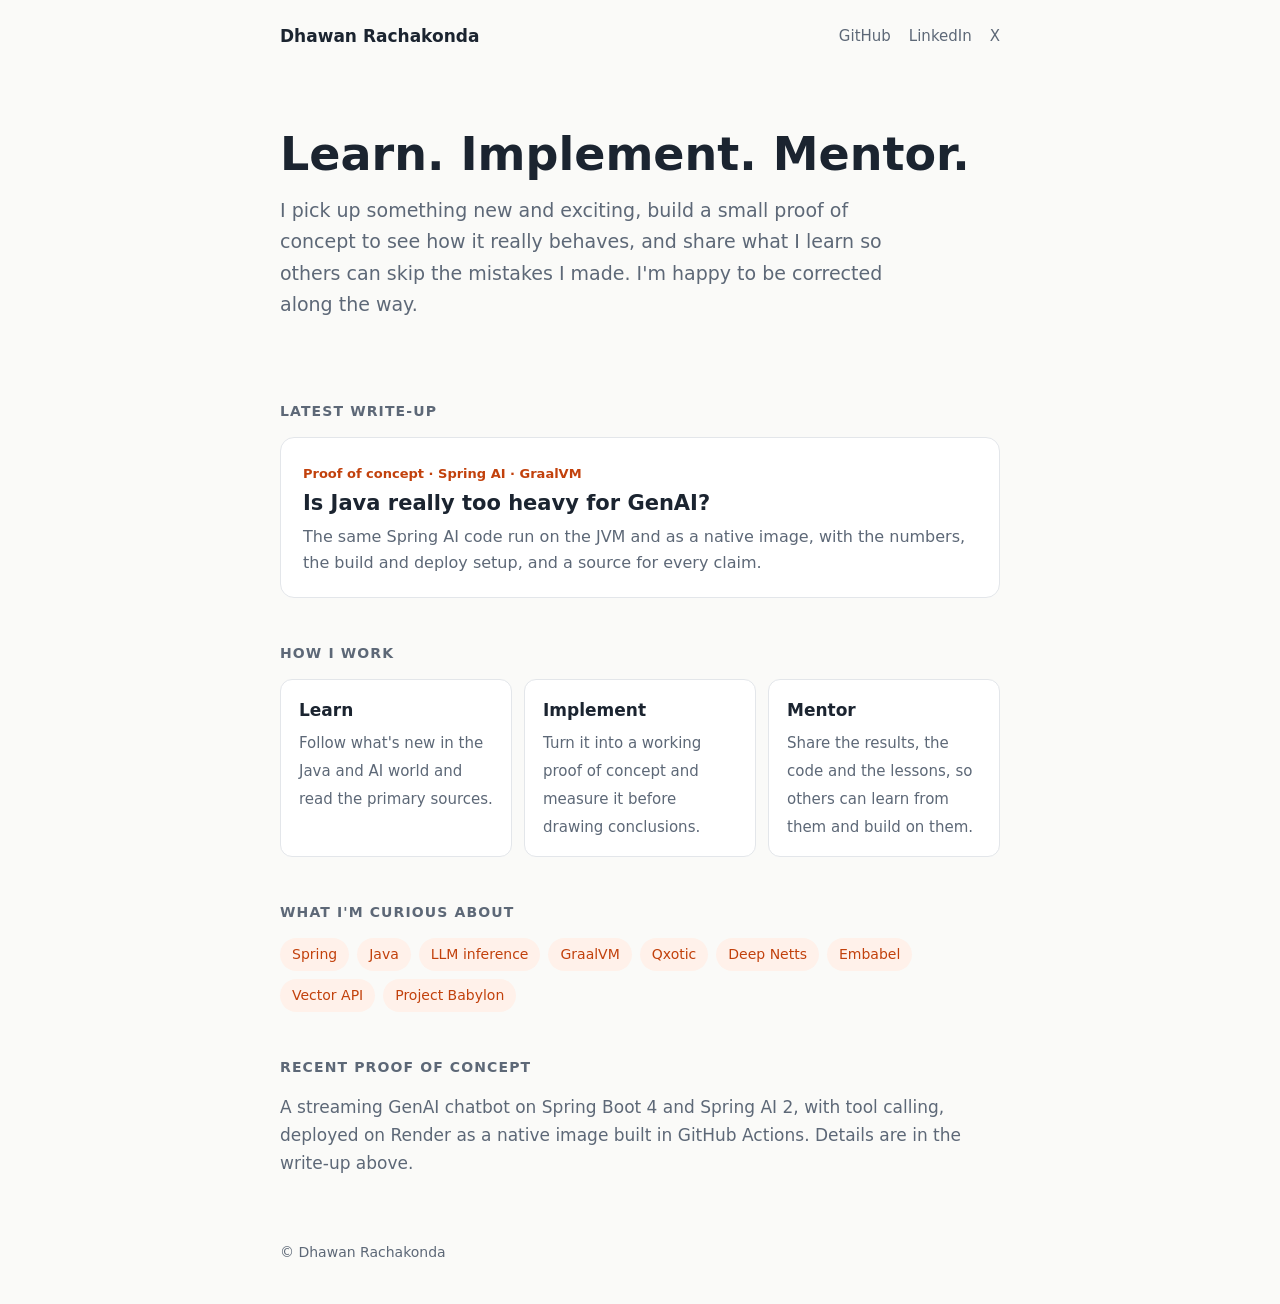
==== index.html @ dc758caf "Reframe home page around learn, implement, mentor Co-Authored-By: Claude Sonnet 5.5 <noreply@anthrop" ====
<!doctype html>
<html lang="en">
<head>
  <meta charset="utf-8">
  <meta name="viewport" content="width=device-width, initial-scale=1">
  <title>Dhawan Rachakonda: Learn, Implement, Mentor</title>
  <meta name="description" content="Learning new things in Java and AI, building proofs of concept, and sharing what I learn.">
  <link rel="stylesheet" href="style.css">
</head>
<body>
  <div class="wrap">
    <nav>
      <a class="brand" href="./">Dhawan Rachakonda</a>
      <div class="links">
        <a href="https://github.com/DhawanRachakonda">GitHub</a>
        <a href="https://www.linkedin.com/in/dhawan-rachakonda-b515a81b3">LinkedIn</a>
        <a href="https://x.com/the1rachakonda">X</a>
      </div>
    </nav>

    <header class="hero">
      <h1>Learn. Implement. Mentor.</h1>
      <p>I pick up something new and exciting, build a small proof of concept to see how it really behaves, and share what I learn so others can skip the mistakes I made. I'm happy to be corrected along the way.</p>
    </header>

    <h2>Latest write-up</h2>
    <a class="card" href="post.html?p=java-genai-proof">
      <span class="tag">Proof of concept · Spring AI · GraalVM</span>
      <h3>Is Java really too heavy for GenAI?</h3>
      <p>The same Spring AI code run on the JVM and as a native image, with the numbers, the build and deploy setup, and a source for every claim.</p>
    </a>

    <h2>How I work</h2>
    <div class="grid">
      <div><strong>Learn</strong><span>Follow what's new in the Java and AI world and read the primary sources.</span></div>
      <div><strong>Implement</strong><span>Turn it into a working proof of concept and measure it before drawing conclusions.</span></div>
      <div><strong>Mentor</strong><span>Share the results, the code and the lessons, so others can learn from them and build on them.</span></div>
    </div>

    <h2>What I'm curious about</h2>
    <div class="chips">
      <span>Spring</span><span>Java</span><span>LLM inference</span><span>GraalVM</span>
      <span><a href="https://qxotic.ai/" style="color:inherit;text-decoration:none">Qxotic</a></span>
      <span><a href="https://www.deepnetts.com/" style="color:inherit;text-decoration:none">Deep Netts</a></span>
      <span>Embabel</span><span>Vector API</span><span>Project Babylon</span>
    </div>

    <h2>Recent proof of concept</h2>
    <p style="margin:0;color:var(--muted)">A streaming GenAI chatbot on Spring Boot 4 and Spring AI 2, with tool calling, deployed on Render as a native image built in GitHub Actions. Details are in the write-up above.</p>

    <footer>© Dhawan Rachakonda</footer>
  </div>
</body>
</html>
---- style.css ----
:root {
  --bg: #fafaf8;
  --surface: #ffffff;
  --text: #1b2430;
  --muted: #5d6877;
  --border: #e3e6ea;
  --accent: #c2410c;
  --accent-soft: #fff1ea;
}
@media (prefers-color-scheme: dark) {
  :root {
    --bg: #111418;
    --surface: #1a1f26;
    --text: #e8ecf1;
    --muted: #98a3b2;
    --border: #2a313b;
    --accent: #fb923c;
    --accent-soft: #2a1d14;
  }
}
* { box-sizing: border-box; }
body {
  margin: 0;
  background: var(--bg);
  color: var(--text);
  font: 17px/1.65 system-ui, -apple-system, 'Segoe UI', Roboto, sans-serif;
}
a { color: var(--accent); }
.wrap { max-width: 760px; margin: 0 auto; padding: 0 20px; }
nav { display: flex; justify-content: space-between; align-items: center; padding: 22px 0; }
nav .brand { font-weight: 700; text-decoration: none; color: var(--text); }
nav .links { display: flex; gap: 18px; }
nav .links a { color: var(--muted); text-decoration: none; font-size: 15px; }
nav .links a:hover { color: var(--accent); }

.hero { padding: 56px 0 36px; }
.hero h1 { font-size: clamp(32px, 6vw, 46px); line-height: 1.15; margin: 0 0 14px; }
.hero p { font-size: 19px; color: var(--muted); margin: 0; max-width: 620px; }

h2 { font-size: 14px; letter-spacing: 0.08em; text-transform: uppercase; color: var(--muted); margin: 44px 0 14px; }

.card {
  display: block;
  padding: 20px 22px;
  background: var(--surface);
  border: 1px solid var(--border);
  border-radius: 14px;
  text-decoration: none;
  color: var(--text);
}
.card:hover { border-color: var(--accent); }
.card .tag { font-size: 13px; color: var(--accent); font-weight: 600; }
.card h3 { margin: 4px 0 6px; font-size: 21px; line-height: 1.3; }
.card p { margin: 0; color: var(--muted); font-size: 16px; }

.grid { display: grid; grid-template-columns: repeat(auto-fit, minmax(220px, 1fr)); gap: 12px; }
.grid > div { padding: 16px 18px; background: var(--surface); border: 1px solid var(--border); border-radius: 12px; }
.grid strong { display: block; margin-bottom: 4px; }
.grid span { color: var(--muted); font-size: 15px; }

.chips { display: flex; flex-wrap: wrap; gap: 8px; }
.chips span { padding: 5px 12px; background: var(--accent-soft); color: var(--accent); border-radius: 999px; font-size: 14px; font-weight: 500; }

footer { margin: 64px 0 40px; color: var(--muted); font-size: 14px; }

/* Article */
article { padding: 12px 0 0; }
article h1 { font-size: clamp(28px, 5vw, 38px); line-height: 1.2; margin: 8px 0 16px; }
article h2 { font-size: 24px; letter-spacing: 0; text-transform: none; color: var(--text); margin: 40px 0 12px; }
article table { border-collapse: collapse; width: 100%; font-size: 15px; display: block; overflow-x: auto; }
article th, article td { padding: 8px 12px; border: 1px solid var(--border); text-align: left; }
article th { background: var(--surface); }
article code { background: var(--surface); border: 1px solid var(--border); padding: 1px 5px; border-radius: 4px; font-size: 0.9em; }
article img { max-width: 100%; border-radius: 10px; border: 1px solid var(--border); }
article li { margin: 4px 0; }
article a { overflow-wrap: anywhere; }
.back { display: inline-block; margin-top: 8px; color: var(--muted); text-decoration: none; font-size: 15px; }
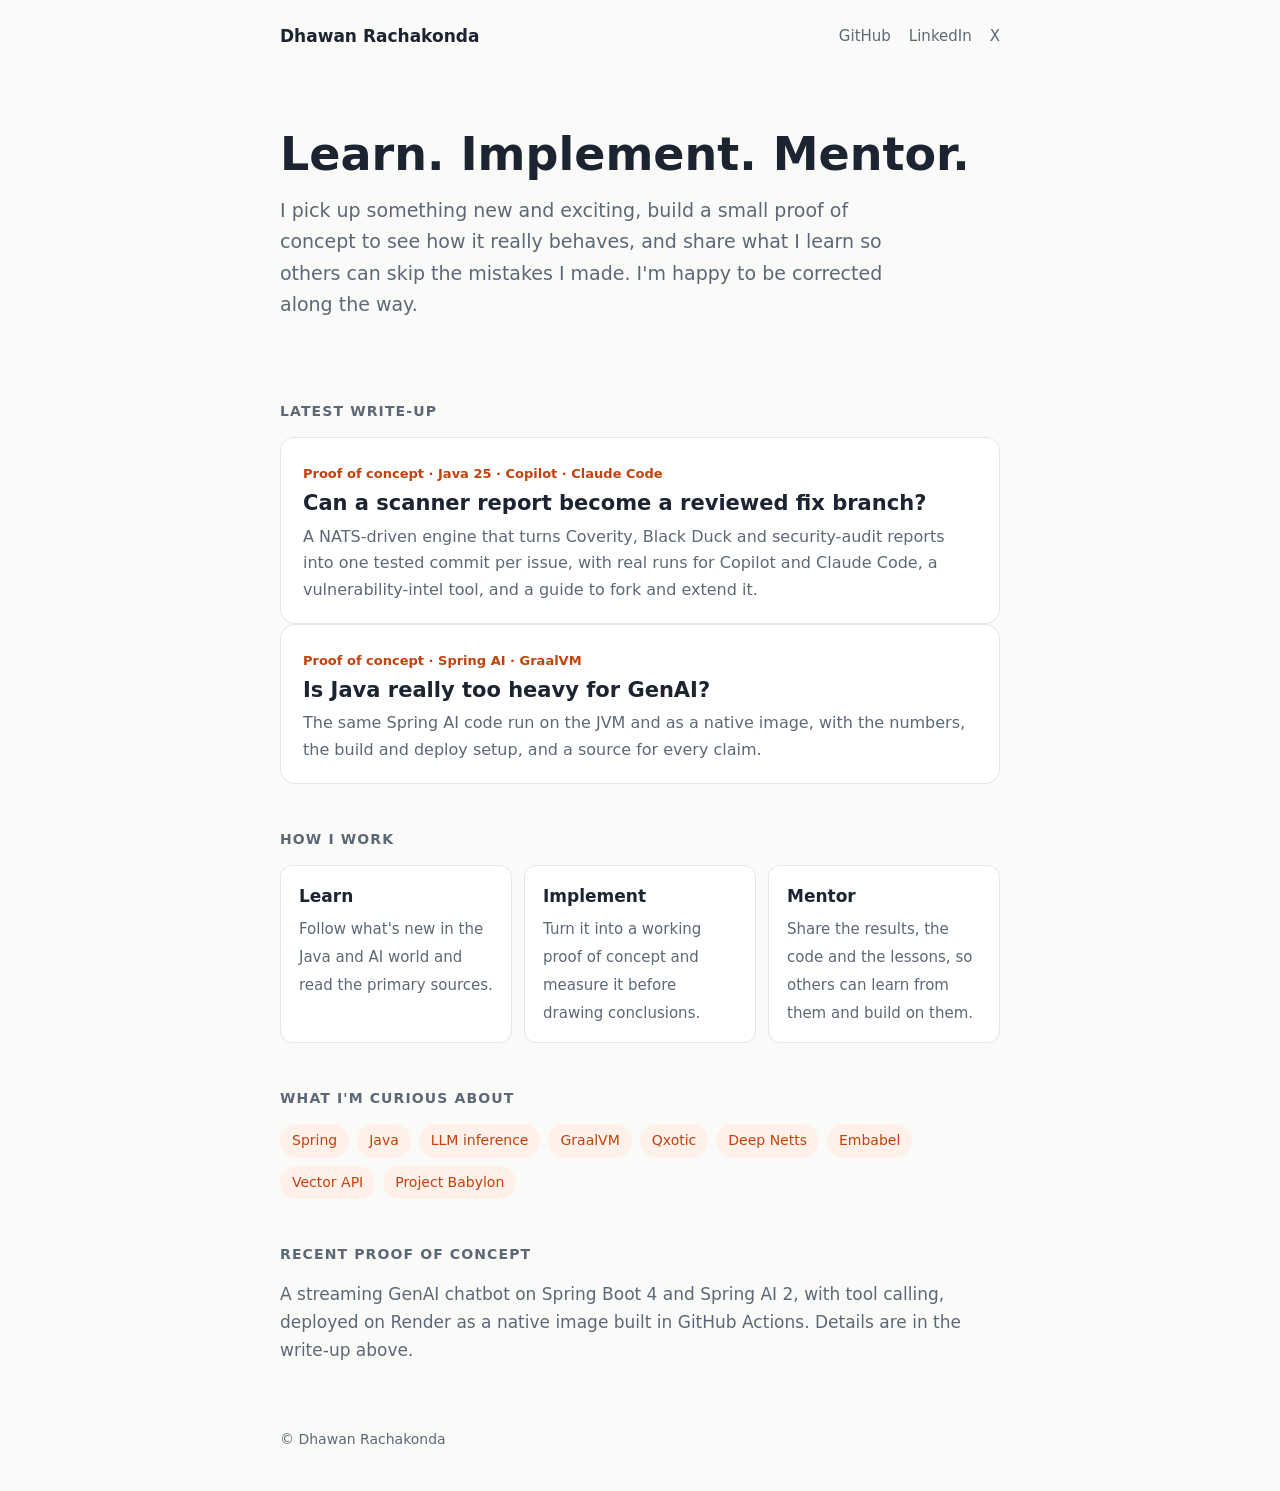
==== commit 419ab77f: "Add post: scanner reports to reviewed fix branches (Worktree Vuln Fixer) Write-up with evidence logs" ====
--- a/index.html
+++ b/index.html
@@ -24,6 +24,12 @@
     </header>
 
     <h2>Latest write-up</h2>
+    <a class="card" href="post.html?p=scanner-report-to-fix-branch">
+      <span class="tag">Proof of concept · Java 25 · Copilot · Claude Code</span>
+      <h3>Can a scanner report become a reviewed fix branch?</h3>
+      <p>A NATS-driven engine that turns Coverity, Black Duck and security-audit reports into one tested commit per issue, with real runs for Copilot and Claude Code, a vulnerability-intel tool, and a guide to fork and extend it.</p>
+    </a>
+
     <a class="card" href="post.html?p=java-genai-proof">
       <span class="tag">Proof of concept · Spring AI · GraalVM</span>
       <h3>Is Java really too heavy for GenAI?</h3>
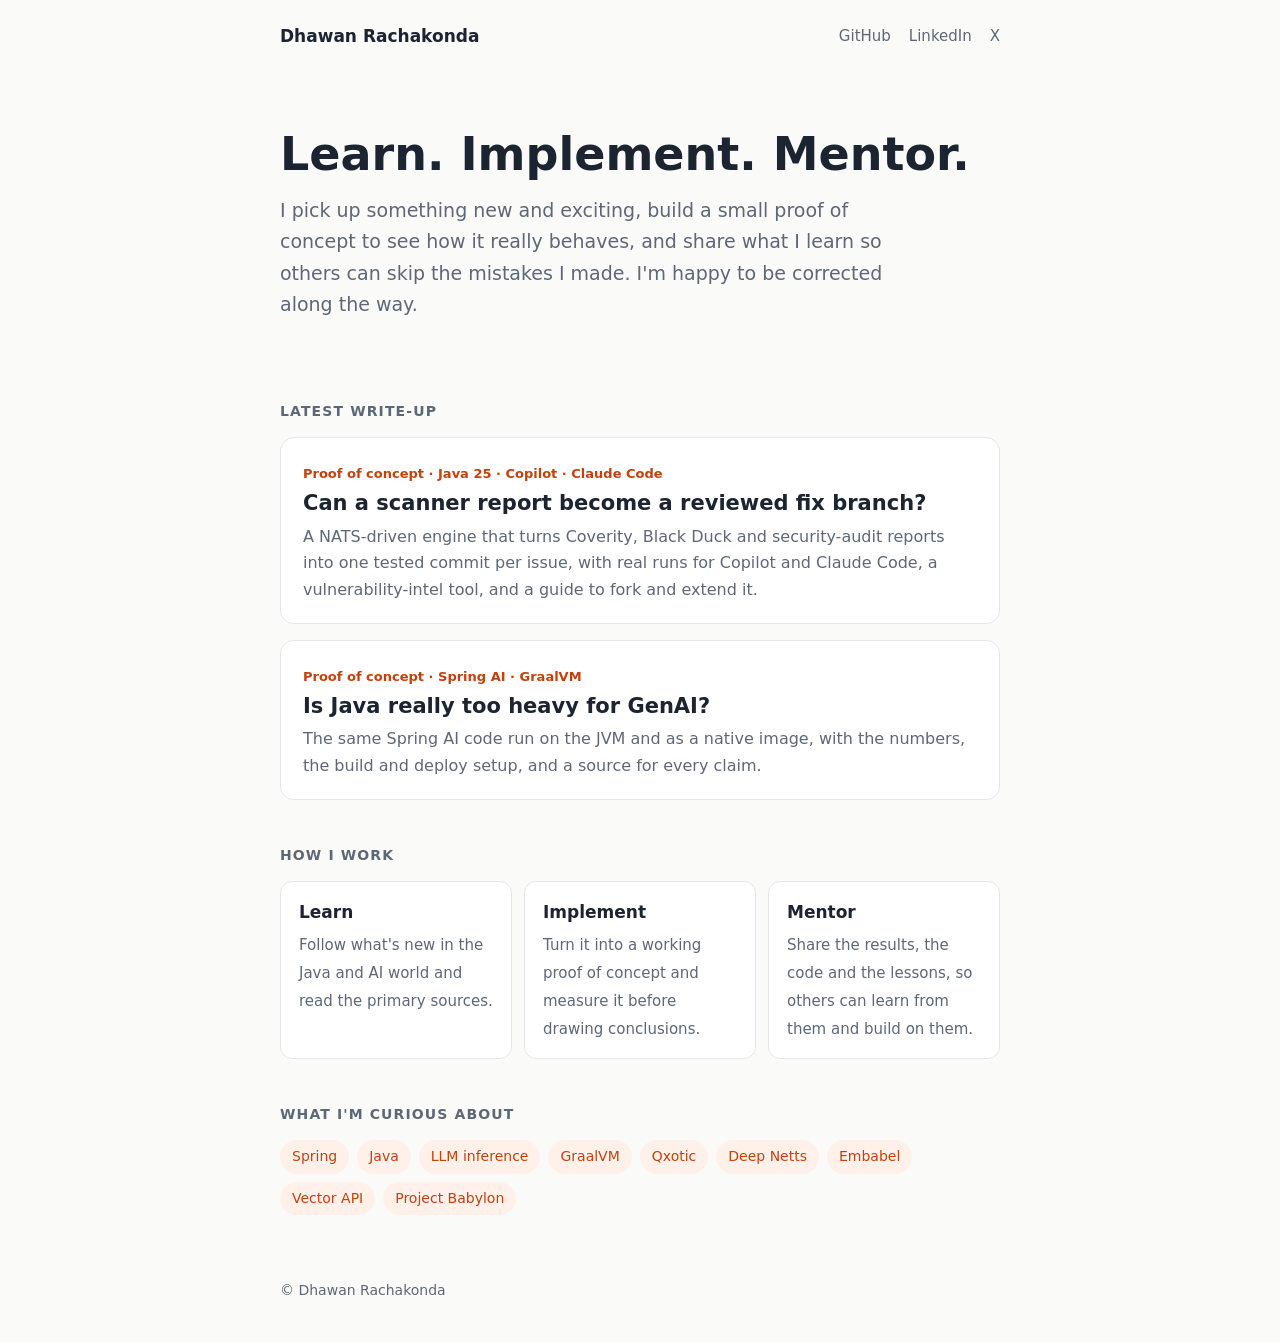
==== commit e8d79f7e: "Remove the Recent proof of concept section from the home page Co-Authored-By: Claude Sonnet 5.5 <nor" ====
--- a/index.html
+++ b/index.html
@@ -51,9 +51,6 @@
       <span>Embabel</span><span>Vector API</span><span>Project Babylon</span>
     </div>
 
-    <h2>Recent proof of concept</h2>
-    <p style="margin:0;color:var(--muted)">A streaming GenAI chatbot on Spring Boot 4 and Spring AI 2, with tool calling, deployed on Render as a native image built in GitHub Actions. Details are in the write-up above.</p>
-
     <footer>© Dhawan Rachakonda</footer>
   </div>
 </body>
--- a/style.css
+++ b/style.css
@@ -48,6 +48,7 @@
   text-decoration: none;
   color: var(--text);
 }
+.card + .card { margin-top: 16px; }
 .card:hover { border-color: var(--accent); }
 .card .tag { font-size: 13px; color: var(--accent); font-weight: 600; }
 .card h3 { margin: 4px 0 6px; font-size: 21px; line-height: 1.3; }
@@ -71,7 +72,9 @@
 article th, article td { padding: 8px 12px; border: 1px solid var(--border); text-align: left; }
 article th { background: var(--surface); }
 article code { background: var(--surface); border: 1px solid var(--border); padding: 1px 5px; border-radius: 4px; font-size: 0.9em; }
-article img { max-width: 100%; border-radius: 10px; border: 1px solid var(--border); }
+article img, article video { max-width: 100%; border-radius: 10px; border: 1px solid var(--border); }
+article pre { max-width: 100%; overflow-x: auto; margin: 16px 0; padding: 14px 16px; background: var(--surface); border: 1px solid var(--border); border-radius: 10px; font-size: 14px; line-height: 1.45; }
+article pre code { background: none; border: 0; padding: 0; font-size: inherit; }
 article li { margin: 4px 0; }
 article a { overflow-wrap: anywhere; }
 .back { display: inline-block; margin-top: 8px; color: var(--muted); text-decoration: none; font-size: 15px; }
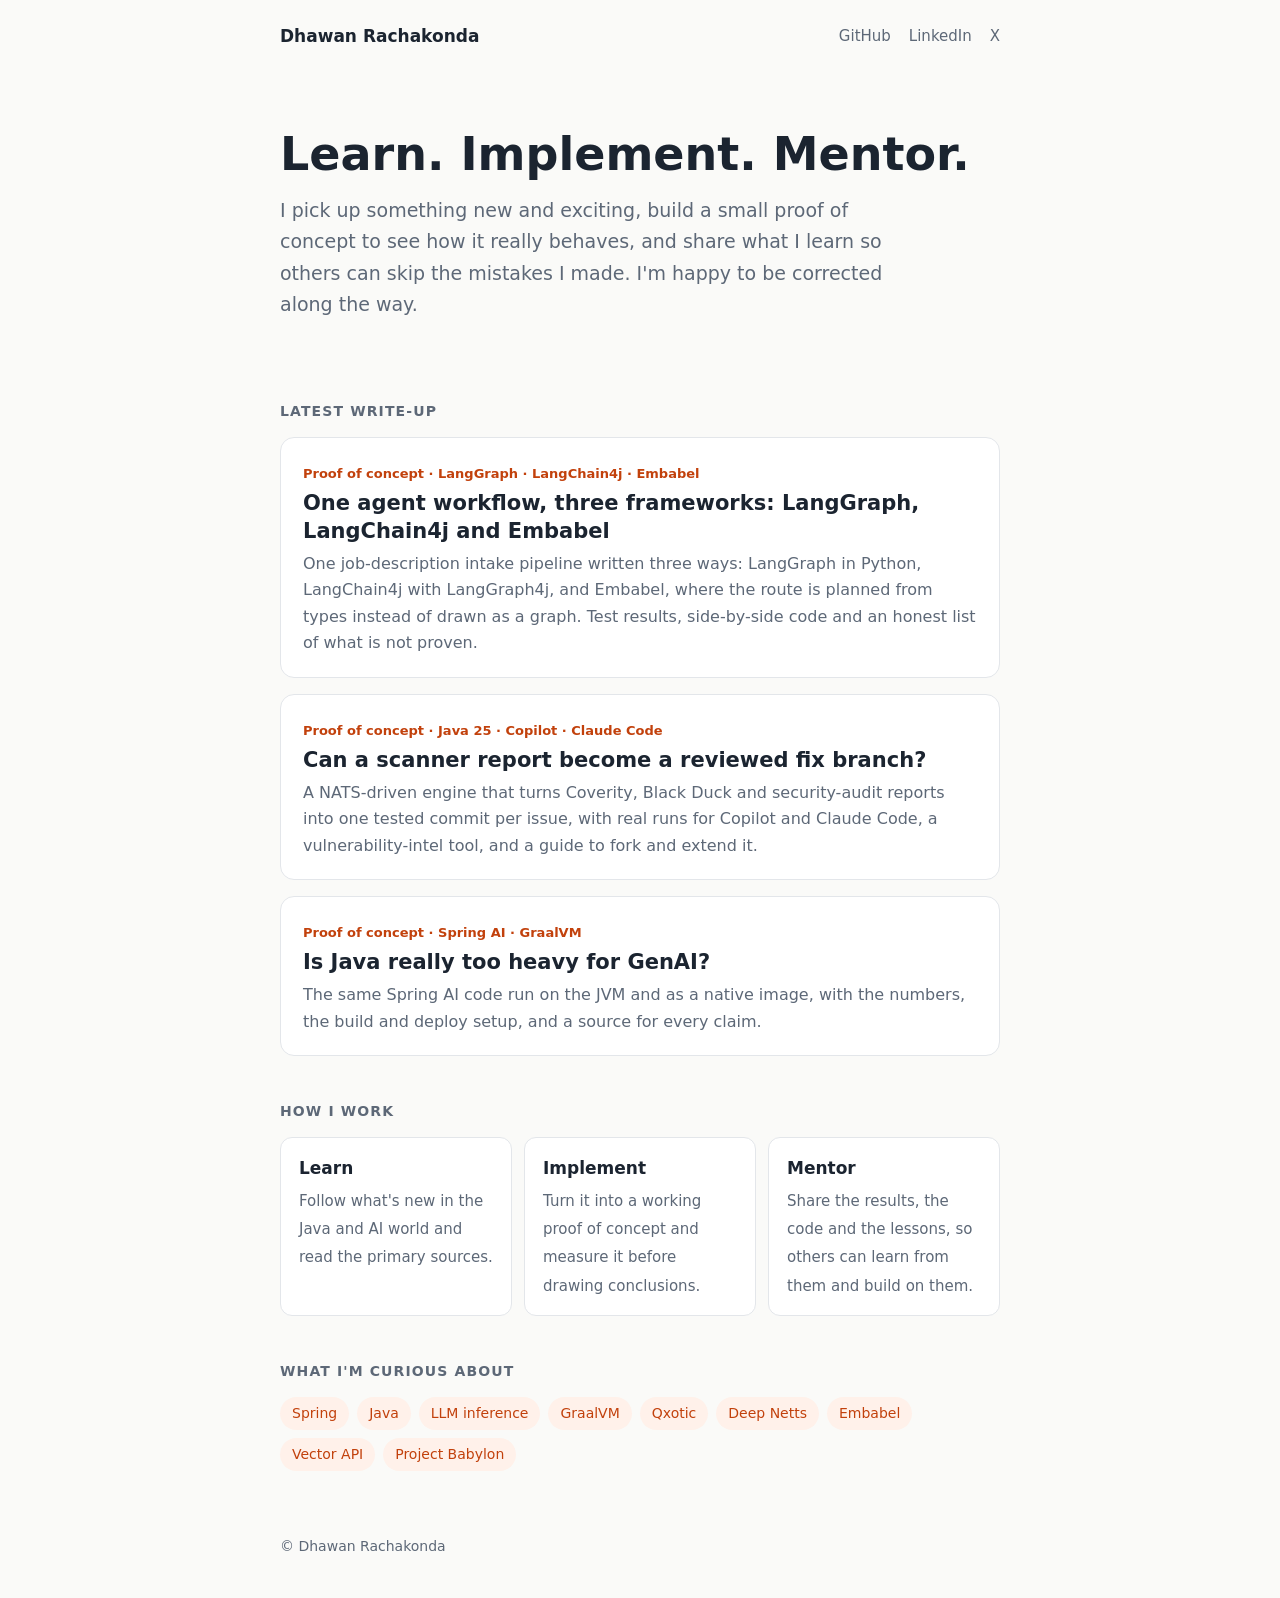
==== commit a741adb2: "Post: one agent workflow in LangGraph, LangChain4j and Embabel Job-description intake pipeline porte" ====
--- a/index.html
+++ b/index.html
@@ -5,7 +5,13 @@
   <meta name="viewport" content="width=device-width, initial-scale=1">
   <title>Dhawan Rachakonda: Learn, Implement, Mentor</title>
   <meta name="description" content="Learning new things in Java and AI, building proofs of concept, and sharing what I learn.">
-  <link rel="stylesheet" href="style.css">
+  <meta property="og:type" content="website">
+  <meta property="og:site_name" content="Dhawan Rachakonda">
+  <meta property="og:title" content="Dhawan Rachakonda: Learn, Implement, Mentor">
+  <meta property="og:description" content="Learning new things in Java and AI, building proofs of concept, and sharing what I learn.">
+  <meta property="og:url" content="https://dhawanrachakonda.github.io/">
+  <meta name="twitter:card" content="summary">
+  <link rel="stylesheet" href="style.css?v=3">
 </head>
 <body>
   <div class="wrap">
@@ -24,6 +30,12 @@
     </header>
 
     <h2>Latest write-up</h2>
+    <a class="card" href="post.html?p=job-intake-agent-three-frameworks">
+      <span class="tag">Proof of concept · LangGraph · LangChain4j · Embabel</span>
+      <h3>One agent workflow, three frameworks: LangGraph, LangChain4j and Embabel</h3>
+      <p>One job-description intake pipeline written three ways: LangGraph in Python, LangChain4j with LangGraph4j, and Embabel, where the route is planned from types instead of drawn as a graph. Test results, side-by-side code and an honest list of what is not proven.</p>
+    </a>
+
     <a class="card" href="post.html?p=scanner-report-to-fix-branch">
       <span class="tag">Proof of concept · Java 25 · Copilot · Claude Code</span>
       <h3>Can a scanner report become a reviewed fix branch?</h3>
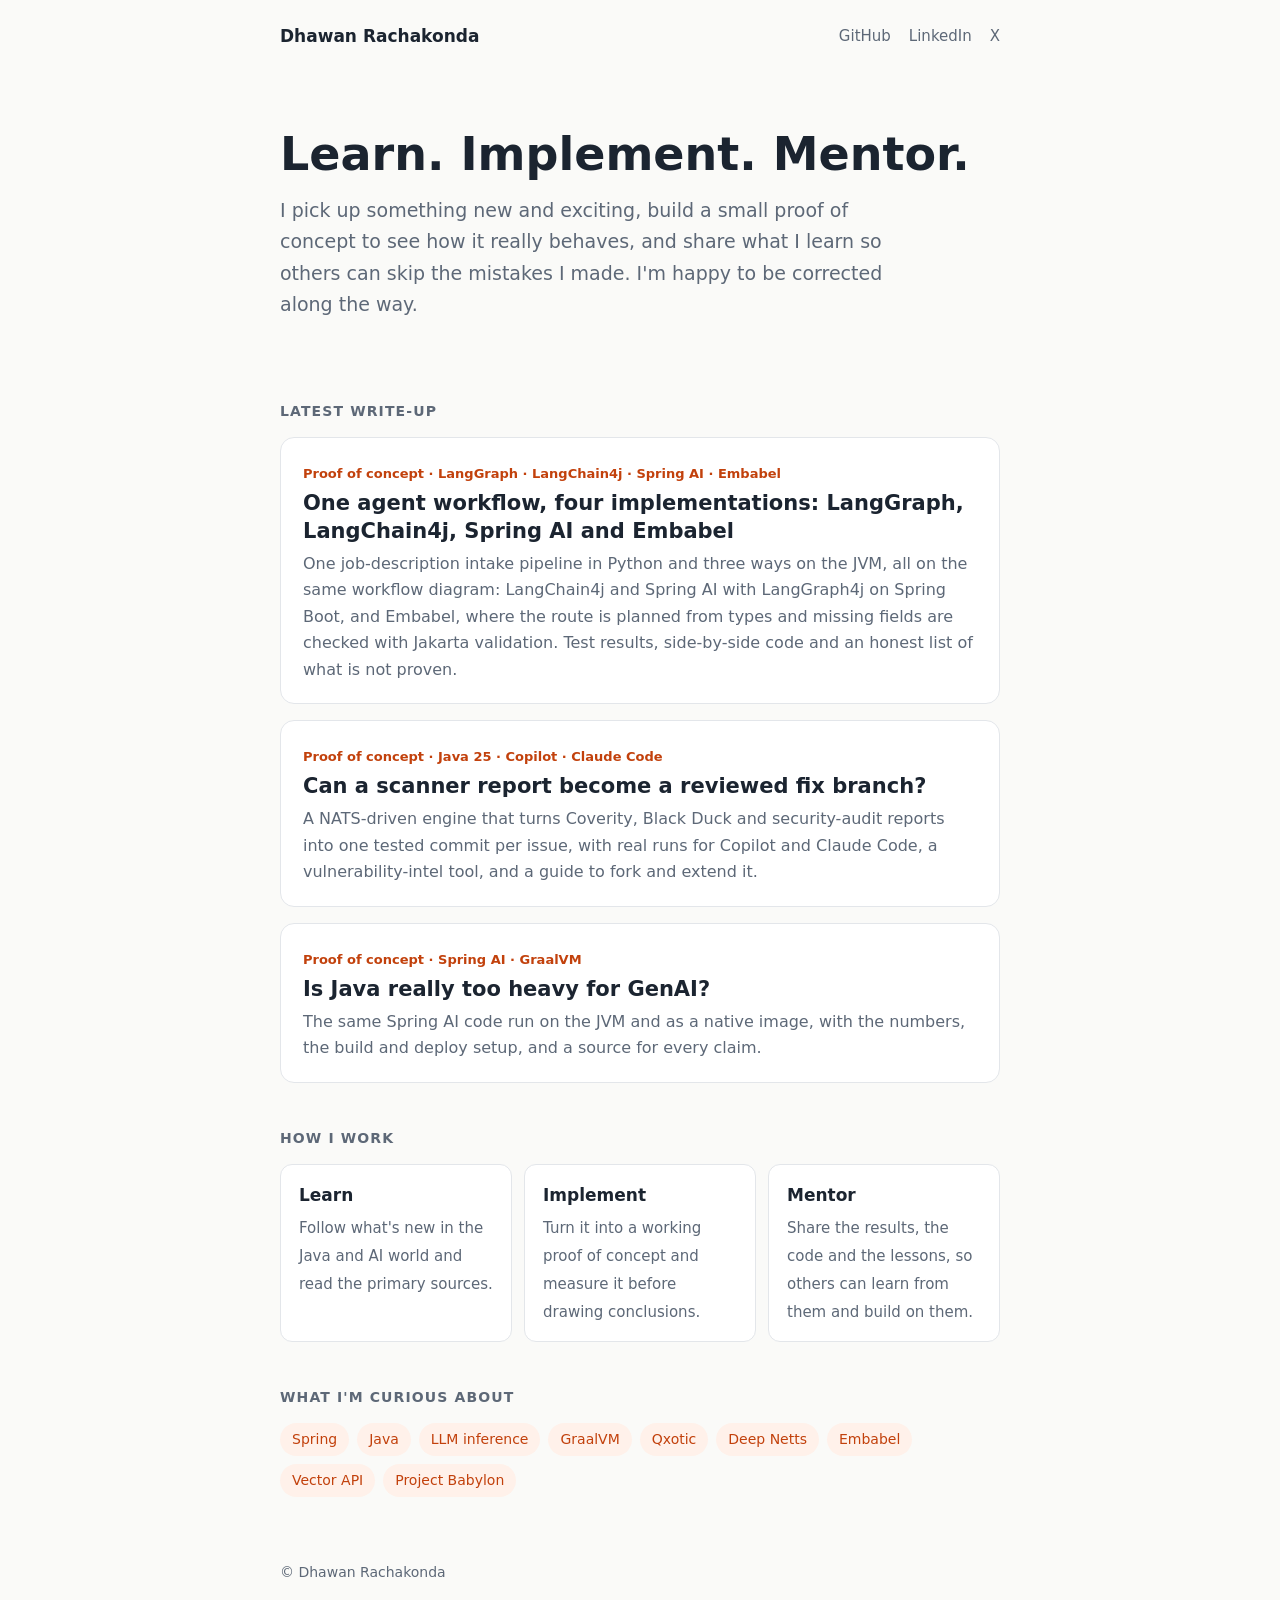
==== commit 0d0cae73: "Post: four implementations (LangGraph, LangChain4j, Spring AI, Embabel) Add the Spring Boot hosting," ====
--- a/index.html
+++ b/index.html
@@ -31,9 +31,9 @@
 
     <h2>Latest write-up</h2>
     <a class="card" href="post.html?p=job-intake-agent-three-frameworks">
-      <span class="tag">Proof of concept · LangGraph · LangChain4j · Embabel</span>
-      <h3>One agent workflow, three frameworks: LangGraph, LangChain4j and Embabel</h3>
-      <p>One job-description intake pipeline written three ways: LangGraph in Python, LangChain4j with LangGraph4j, and Embabel, where the route is planned from types instead of drawn as a graph. Test results, side-by-side code and an honest list of what is not proven.</p>
+      <span class="tag">Proof of concept · LangGraph · LangChain4j · Spring AI · Embabel</span>
+      <h3>One agent workflow, four implementations: LangGraph, LangChain4j, Spring AI and Embabel</h3>
+      <p>One job-description intake pipeline in Python and three ways on the JVM, all on the same workflow diagram: LangChain4j and Spring AI with LangGraph4j on Spring Boot, and Embabel, where the route is planned from types and missing fields are checked with Jakarta validation. Test results, side-by-side code and an honest list of what is not proven.</p>
     </a>
 
     <a class="card" href="post.html?p=scanner-report-to-fix-branch">
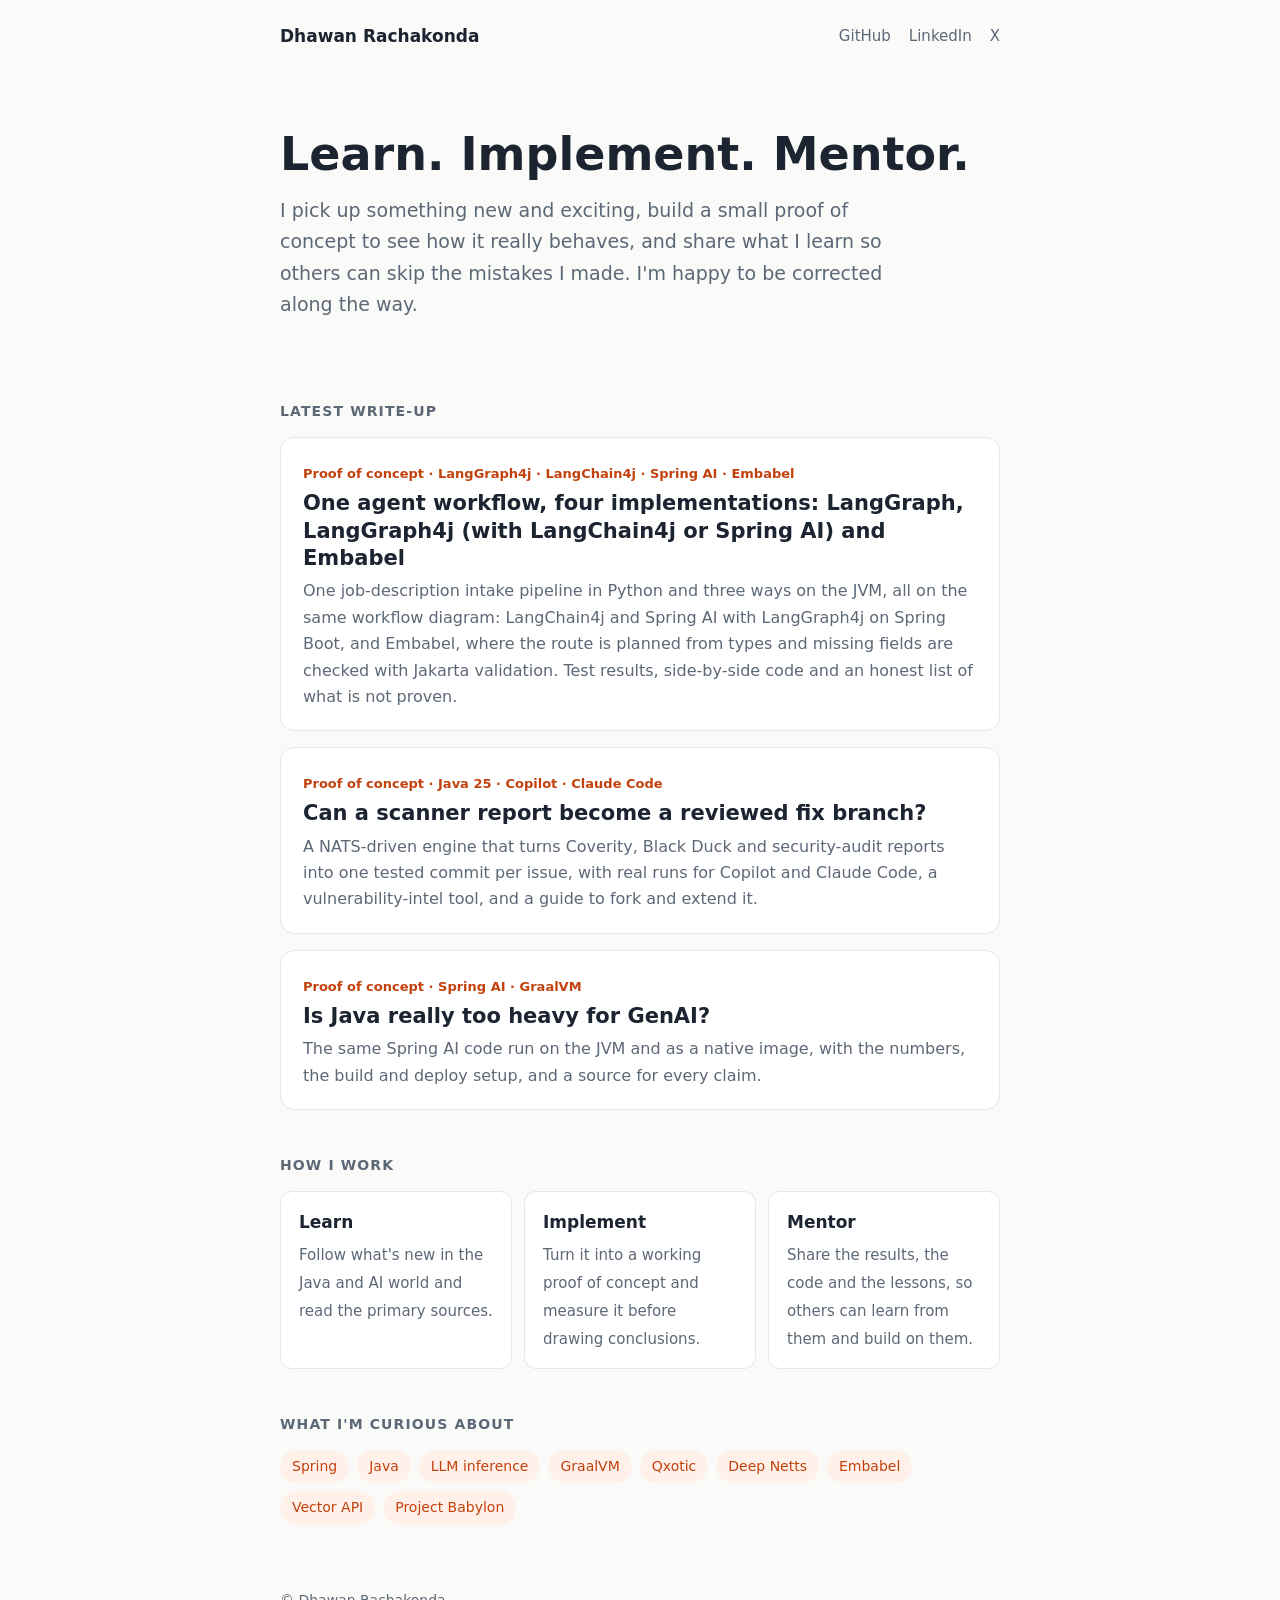
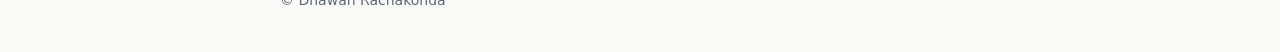
==== commit 3e125c43: "Post: real runs, like-for-like framing, per-app Mongo collections Add the real runs against live Cla" ====
--- a/index.html
+++ b/index.html
@@ -31,8 +31,8 @@
 
     <h2>Latest write-up</h2>
     <a class="card" href="post.html?p=job-intake-agent-three-frameworks">
-      <span class="tag">Proof of concept · LangGraph · LangChain4j · Spring AI · Embabel</span>
-      <h3>One agent workflow, four implementations: LangGraph, LangChain4j, Spring AI and Embabel</h3>
+      <span class="tag">Proof of concept · LangGraph4j · LangChain4j · Spring AI · Embabel</span>
+      <h3>One agent workflow, four implementations: LangGraph, LangGraph4j (with LangChain4j or Spring AI) and Embabel</h3>
       <p>One job-description intake pipeline in Python and three ways on the JVM, all on the same workflow diagram: LangChain4j and Spring AI with LangGraph4j on Spring Boot, and Embabel, where the route is planned from types and missing fields are checked with Jakarta validation. Test results, side-by-side code and an honest list of what is not proven.</p>
     </a>
 
